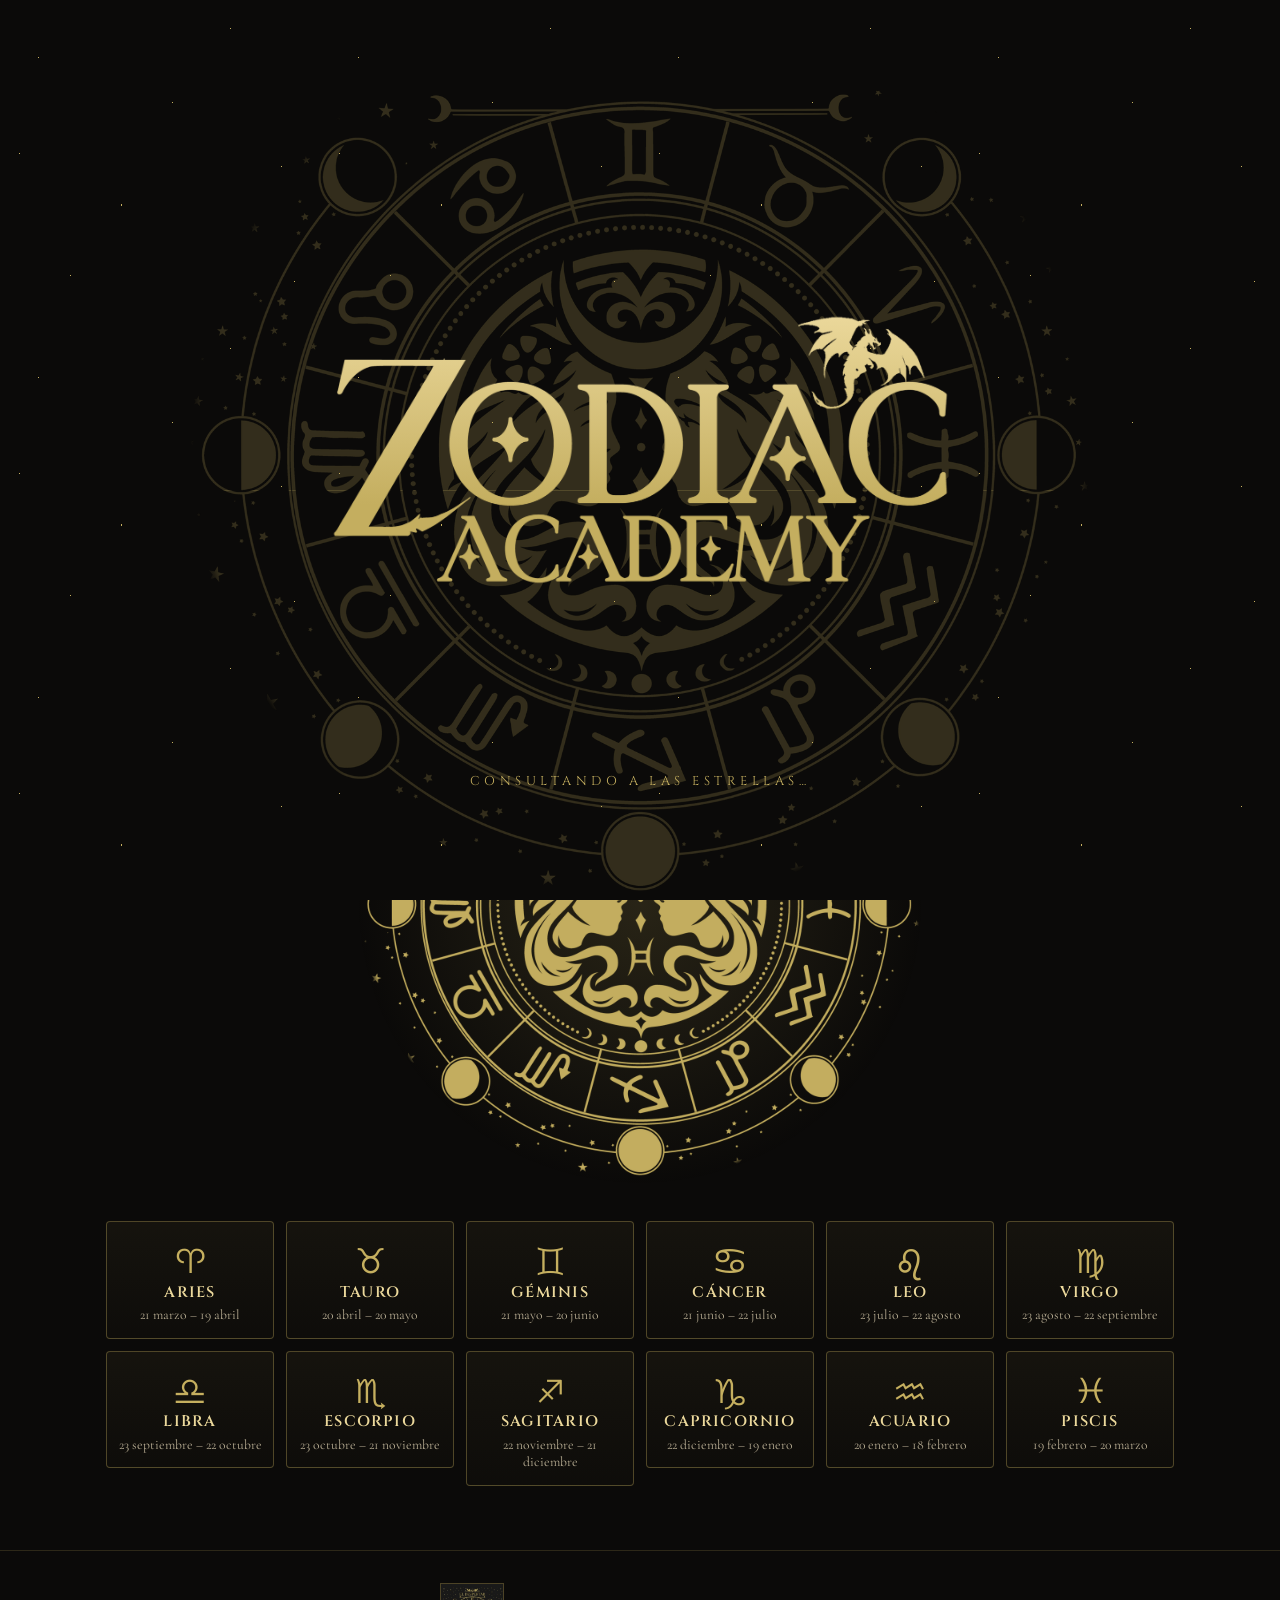
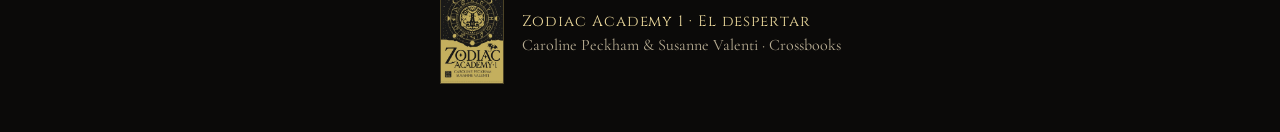
==== index.html @ 59354afe "Add files via upload" ====
<!doctype html>
<html lang="es">
<head>
  <meta charset="utf-8">
  <meta name="viewport" content="width=device-width, initial-scale=1">
  <title>Oráculo Zodiac Academy</title>
  <meta name="description" content="Consulta el oráculo de Zodiac Academy: elige tu signo y comparte tu horóscopo.">
  <meta name="theme-color" content="#0b0a09">
  <link rel="preconnect" href="https://fonts.googleapis.com">
  <link rel="preconnect" href="https://fonts.gstatic.com" crossorigin>
  <link href="https://fonts.googleapis.com/css2?family=Cinzel:wght@400;600;700&family=Cormorant+Garamond:ital,wght@0,400;0,500;1,500&family=Noto+Sans+Symbols:wght@400;600&display=swap" rel="stylesheet">
  <link rel="stylesheet" href="css/styles.css">
</head>
<body class="is-loading">

  <!-- PRELOADER: entrada del logotipo -->
  <div class="preloader" id="preloader" aria-hidden="true">
    <div class="preloader__sky"></div>
    <div class="preloader__wheel"></div>
    <div class="preloader__logo">
      <div class="preloader__logo-art"></div>
      <div class="preloader__logo-shine"></div>
    </div>
    <p class="preloader__tag">Consultando a las estrellas…</p>
  </div>

  <div class="sky" aria-hidden="true"></div>

  <header class="hero">
    <img class="hero__logo" data-asset="logo" alt="Zodiac Academy">
    <p class="kicker"><span>Consulta el oráculo de</span></p>
    <h1 class="hero__title">Tu destino está escrito en las estrellas</h1>
    <p class="hero__lead">Elige tu signo en la rueda del libro y descubre lo que la Academia te depara. Después, compártelo en tus redes.</p>
  </header>

  <main>
    <section class="picker" aria-labelledby="picker-title">
      <h2 id="picker-title" class="section-title">Elige tu signo</h2>

      <div class="wheel" id="wheel">
        <div class="wheel__rot" id="wheelRot">
          <img class="wheel__img" data-asset="wheel" alt="">
          <div class="wheel__spots" id="wheelSpots"></div>
        </div>
        <div class="wheel__pointer" aria-hidden="true"></div>
      </div>

      <ul class="signs" id="signs" role="list"></ul>
    </section>

    <section class="result" id="result" hidden aria-live="polite">
      <div class="result__grid">
        <div class="result__preview">
          <canvas id="card" aria-label="Pieza para redes sociales con tu horóscopo"></canvas>
          <p class="result__format">Formato Story 1080 × 1920 px</p>
        </div>
        <div class="result__body">
          <p class="kicker"><span>Tu horóscopo</span></p>
          <h2 class="result__name"><span class="result__glyph" id="rGlyph"></span><span id="rName"></span></h2>
          <p class="result__meta" id="rMeta"></p>
          <p class="result__text" id="rText"></p>
          <div class="result__actions">
            <button class="btn btn--gold" id="btnDownload" type="button">Descargar imagen</button>
            <button class="btn" id="btnShare" type="button">Compartir</button>
          </div>
          <button class="link" id="btnAgain" type="button">← Elegir otro signo</button>
        </div>
      </div>
    </section>
  </main>

  <footer class="footer">
    <img class="footer__cover" data-asset="cover" alt="Portada de Zodiac Academy 1: El despertar">
    <div>
      <p class="footer__title">Zodiac Academy 1 · El despertar</p>
      <p class="footer__by">Caroline Peckham &amp; Susanne Valenti · Crossbooks</p>
    </div>
  </footer>

  <script src="assets/assets-inline.js"></script>
  <script src="js/signs.js"></script>
  <script src="js/card.js"></script>
  <script src="js/app.js"></script>
</body>
</html>
---- css/styles.css ----
:root {
  --black: #0b0a09;
  --ink: #141210;
  --gold: #c5af5f;
  --gold-light: #ecd99c;
  --gold-dim: rgba(197, 175, 95, .35);
  --cream: #efe6cf;
  --muted: #b9ae94;
  --f-title: "Cinzel", "Trajan Pro", Georgia, serif;
  --f-text: "Cormorant Garamond", Garamond, Georgia, serif;
  --f-glyph: "Noto Sans Symbols", "Segoe UI Symbol", "Apple Symbols", sans-serif;
  --ease: cubic-bezier(.22, 1, .36, 1);
  color-scheme: dark;
}

* { box-sizing: border-box; }
html { -webkit-text-size-adjust: 100%; }
body {
  margin: 0;
  background: var(--black);
  color: var(--cream);
  font-family: var(--f-text);
  font-size: 1.2rem;
  line-height: 1.55;
  overflow-x: hidden;
}
body.is-loading { overflow: hidden; }
img { max-width: 100%; display: block; }
button { font: inherit; color: inherit; }
:focus-visible { outline: 2px solid var(--gold-light); outline-offset: 3px; }

/* ——— Cielo estrellado (fondo fijo) ——— */
.sky, .preloader__sky {
  position: fixed; inset: 0; pointer-events: none;
  background-image:
    radial-gradient(1.2px 1.2px at 12% 18%, var(--gold) 50%, transparent 51%),
    radial-gradient(1px 1px at 72% 9%, var(--gold) 50%, transparent 51%),
    radial-gradient(1.6px 1.6px at 38% 64%, var(--gold) 50%, transparent 51%),
    radial-gradient(1px 1px at 88% 52%, var(--gold) 50%, transparent 51%),
    radial-gradient(1.3px 1.3px at 54% 32%, var(--gold) 50%, transparent 51%),
    radial-gradient(1px 1px at 22% 86%, var(--gold) 50%, transparent 51%),
    radial-gradient(1.4px 1.4px at 92% 88%, var(--gold) 50%, transparent 51%),
    radial-gradient(1px 1px at 6% 48%, var(--gold) 50%, transparent 51%);
  background-size: 320px 320px;
  opacity: .55;
  animation: twinkle 6s ease-in-out infinite alternate;
}
.sky { z-index: 0; }
.sky::after {
  content: ""; position: absolute; inset: 0;
  background: radial-gradient(ellipse at 50% 30%, rgba(197,175,95,.10), transparent 60%);
}
@keyframes twinkle { from { opacity: .35; } to { opacity: .7; } }

/* ——— PRELOADER ——— */
.preloader {
  position: fixed; inset: 0; z-index: 100;
  display: grid; place-items: center;
  background: var(--black);
  transition: opacity .9s var(--ease), visibility .9s;
}
.preloader__sky { position: absolute; animation: fadeIn 1s ease both, twinkle 3s ease-in-out 1s infinite alternate; }
.preloader__wheel {
  position: absolute; width: min(110vmin, 900px); aspect-ratio: 1;
  background: var(--wheel) center / contain no-repeat;
  opacity: 0;
  animation: wheelIn 2.6s var(--ease) .2s forwards, spin 60s linear 2.8s infinite;
}
.preloader__logo {
  position: relative; width: min(78vw, 620px); aspect-ratio: 1640 / 721;
}
.preloader__logo-art, .preloader__logo-shine {
  position: absolute; inset: 0;
  -webkit-mask: var(--logo) center / contain no-repeat;
          mask: var(--logo) center / contain no-repeat;
}
.preloader__logo-art {
  background: linear-gradient(180deg, var(--gold-light), var(--gold) 70%);
  clip-path: inset(0 100% 0 0);
  filter: blur(10px);
  opacity: 0;
  animation: logoReveal 1.6s var(--ease) .5s forwards;
}
.preloader__logo-shine {
  background: linear-gradient(105deg, transparent 35%, rgba(255,250,230,.95) 50%, transparent 65%) no-repeat;
  background-size: 250% 100%;
  background-position: 130% 0;
  animation: shine 1.4s ease-in-out 1.9s forwards;
}
.preloader__tag {
  position: absolute; bottom: 12vh; left: 0; right: 0; margin: 0;
  text-align: center; font-family: var(--f-title); font-size: .8rem;
  letter-spacing: .35em; text-transform: uppercase; color: var(--gold);
  opacity: 0; animation: fadeIn 1s ease 1.4s forwards;
}
.preloader.is-done { opacity: 0; visibility: hidden; }
.preloader.is-done .preloader__logo { transform: scale(.92); transition: transform .9s var(--ease); }

@keyframes fadeIn { from { opacity: 0; } to { opacity: 1; } }
@keyframes wheelIn {
  from { opacity: 0; transform: scale(.55) rotate(-50deg); }
  to   { opacity: .22; transform: scale(1) rotate(0deg); }
}
@keyframes spin { from { transform: rotate(0deg); } to { transform: rotate(360deg); } }
@keyframes logoReveal {
  0%   { clip-path: inset(0 100% 0 0); filter: blur(10px); opacity: 0; transform: translateY(14px); }
  40%  { opacity: 1; }
  100% { clip-path: inset(0 0 0 0); filter: blur(0); opacity: 1; transform: none; }
}
@keyframes shine { to { background-position: -30% 0; } }

/* ——— Contenido ——— */
.hero, main, .footer { position: relative; z-index: 1; }
.hero {
  text-align: center; padding: clamp(40px, 8vw, 88px) 16px 24px;
  max-width: 820px; margin: 0 auto;
}
.hero__logo { width: min(68vw, 420px); margin: 0 auto 28px; }
.kicker {
  display: flex; align-items: center; justify-content: center; gap: 14px; margin: 0 0 10px;
  font-family: var(--f-title); font-weight: 600; font-size: .78rem; letter-spacing: .32em;
  text-transform: uppercase; color: var(--gold-light);
}
.kicker::before, .kicker::after {
  content: ""; height: 1px; width: 56px; background: linear-gradient(90deg, transparent, var(--gold));
}
.kicker::after { transform: scaleX(-1); }
.hero__title {
  font-family: var(--f-title); font-weight: 700; color: var(--gold);
  font-size: clamp(1.7rem, 5vw, 3rem); line-height: 1.15; margin: 0 0 14px; text-wrap: balance;
}
.hero__lead { margin: 0 auto; max-width: 560px; color: var(--muted); text-wrap: pretty; }

.section-title {
  text-align: center; font-family: var(--f-title); font-weight: 600; color: var(--gold-light);
  font-size: clamp(1.2rem, 3vw, 1.6rem); letter-spacing: .12em; text-transform: uppercase; margin: 0 0 20px;
}

/* Rueda interactiva */
.picker { padding: 24px 16px 64px; max-width: 1100px; margin: 0 auto; }
.wheel {
  position: relative; width: min(88vw, 560px); aspect-ratio: 1; margin: 0 auto 40px;
}
.wheel::before {
  content: ""; position: absolute; inset: -8%; border-radius: 50%;
  background: radial-gradient(circle, rgba(197,175,95,.16), transparent 62%);
}
.wheel__rot {
  position: absolute; inset: 0;
  transition: transform 1.3s var(--ease);
}
.wheel__img { width: 100%; height: 100%; }
.wheel__spots { position: absolute; inset: 0; }
.wheel__spot {
  position: absolute; width: 15%; aspect-ratio: 1; transform: translate(-50%, -50%);
  border-radius: 50%; border: 0; background: transparent; cursor: pointer;
  transition: box-shadow .3s, background-color .3s;
}
.wheel__spot:hover, .wheel__spot:focus-visible { background: rgba(236,217,156,.12); box-shadow: 0 0 0 2px var(--gold-dim); outline: none; }
.wheel__spot.is-active { box-shadow: 0 0 0 2px var(--gold-light), 0 0 26px 4px rgba(236,217,156,.45); }
.wheel__pointer {
  position: absolute; left: 50%; top: -18px; width: 14px; height: 14px; transform: translateX(-50%) rotate(45deg);
  background: var(--gold-light); box-shadow: 0 0 14px var(--gold-light);
  opacity: 0; transition: opacity .4s;
}
.wheel.has-selection .wheel__pointer { opacity: 1; }

/* Rejilla de signos */
.signs {
  list-style: none; margin: 0; padding: 0;
  display: grid; gap: 12px; grid-template-columns: repeat(auto-fill, minmax(150px, 1fr));
}
.sign {
  width: 100%; display: grid; justify-items: center; gap: 2px; padding: 16px 8px 14px;
  background: linear-gradient(180deg, rgba(197,175,95,.06), rgba(197,175,95,.02));
  border: 1px solid var(--gold-dim); border-radius: 4px; cursor: pointer;
  transition: border-color .25s, background-color .25s, transform .25s var(--ease);
}
.sign:hover { border-color: var(--gold); transform: translateY(-2px); }
.sign.is-active { border-color: var(--gold-light); background: rgba(197,175,95,.14); }
.sign__glyph { font-family: var(--f-glyph); font-size: 2.1rem; line-height: 1.2; color: var(--gold); }
.sign__name { font-family: var(--f-title); font-weight: 600; font-size: .95rem; letter-spacing: .08em; text-transform: uppercase; color: var(--gold-light); }
.sign__dates { font-size: .85rem; color: var(--muted); line-height: 1.3; text-align: center; }

/* Resultado */
.result {
  padding: 56px 16px 80px; border-top: 1px solid rgba(197,175,95,.18);
  background: linear-gradient(180deg, rgba(197,175,95,.05), transparent 40%);
  scroll-margin-top: 0;
}
.result__grid {
  max-width: 1000px; margin: 0 auto; display: grid; gap: 40px; align-items: center;
  grid-template-columns: minmax(0, 1fr);
}
.result__preview { justify-self: center; text-align: center; }
.result__preview canvas {
  width: min(78vw, 340px); height: auto; aspect-ratio: 9 / 16; display: block;
  border: 1px solid var(--gold-dim); box-shadow: 0 20px 60px rgba(0,0,0,.6), 0 0 60px rgba(197,175,95,.12);
}
.result__format { font-size: .9rem; color: var(--muted); margin: 10px 0 0; }
.result__body { text-align: center; }
.result__body .kicker { justify-content: center; }
.result__name {
  font-family: var(--f-title); font-weight: 700; color: var(--gold);
  font-size: clamp(2.2rem, 7vw, 3.6rem); margin: 0; line-height: 1.1;
  display: flex; align-items: center; justify-content: center; gap: 14px;
}
.result__glyph { font-family: var(--f-glyph); font-weight: 400; font-size: .8em; color: var(--gold-light); }
.result__meta { font-style: italic; color: var(--muted); margin: 6px 0 18px; }
.result__text { font-size: 1.3rem; margin: 0 0 28px; text-wrap: pretty; }
.result__actions { display: flex; flex-wrap: wrap; gap: 12px; justify-content: center; margin-bottom: 18px; }
.btn {
  appearance: none; cursor: pointer; padding: 14px 26px; min-height: 48px;
  font-family: var(--f-title); font-weight: 600; font-size: .85rem; letter-spacing: .14em; text-transform: uppercase;
  border: 1px solid var(--gold); background: transparent; color: var(--gold-light); border-radius: 2px;
  transition: background-color .25s, color .25s, box-shadow .25s;
}
.btn:hover { background: rgba(197,175,95,.14); }
.btn--gold { background: var(--gold); color: var(--black); }
.btn--gold:hover { background: var(--gold-light); box-shadow: 0 0 24px rgba(236,217,156,.35); }
.link { background: none; border: 0; cursor: pointer; color: var(--muted); text-decoration: underline; text-underline-offset: 4px; padding: 8px; }
.link:hover { color: var(--gold-light); }

.footer {
  display: flex; align-items: center; justify-content: center; gap: 18px;
  padding: 32px 16px 48px; border-top: 1px solid rgba(197,175,95,.18); text-align: left;
}
.footer__cover { width: 64px; border: 1px solid var(--gold-dim); }
.footer__title { margin: 0; font-family: var(--f-title); color: var(--gold-light); font-size: .95rem; letter-spacing: .06em; }
.footer__by { margin: 0; color: var(--muted); font-size: 1rem; }

@media (min-width: 860px) {
  .result__grid { grid-template-columns: 380px minmax(0, 1fr); }
  .result__body { text-align: left; }
  .result__body .kicker, .result__name, .result__actions { justify-content: flex-start; }
}
@media (max-width: 520px) {
  body { font-size: 1.1rem; }
  .signs { grid-template-columns: repeat(3, minmax(0, 1fr)); gap: 8px; }
  .sign { padding: 12px 4px 10px; }
  .sign__glyph { font-size: 1.7rem; }
  .sign__name { font-size: .72rem; letter-spacing: .04em; }
  .sign__dates { font-size: .72rem; }
  .wheel__spot { width: 17%; }
}

@media (prefers-reduced-motion: reduce) {
  *, *::before, *::after { animation-duration: .01ms !important; animation-delay: 0s !important; transition-duration: .01ms !important; }
  .preloader__logo-art { clip-path: none; filter: none; opacity: 1; }
  .preloader__wheel { opacity: .22; }
}
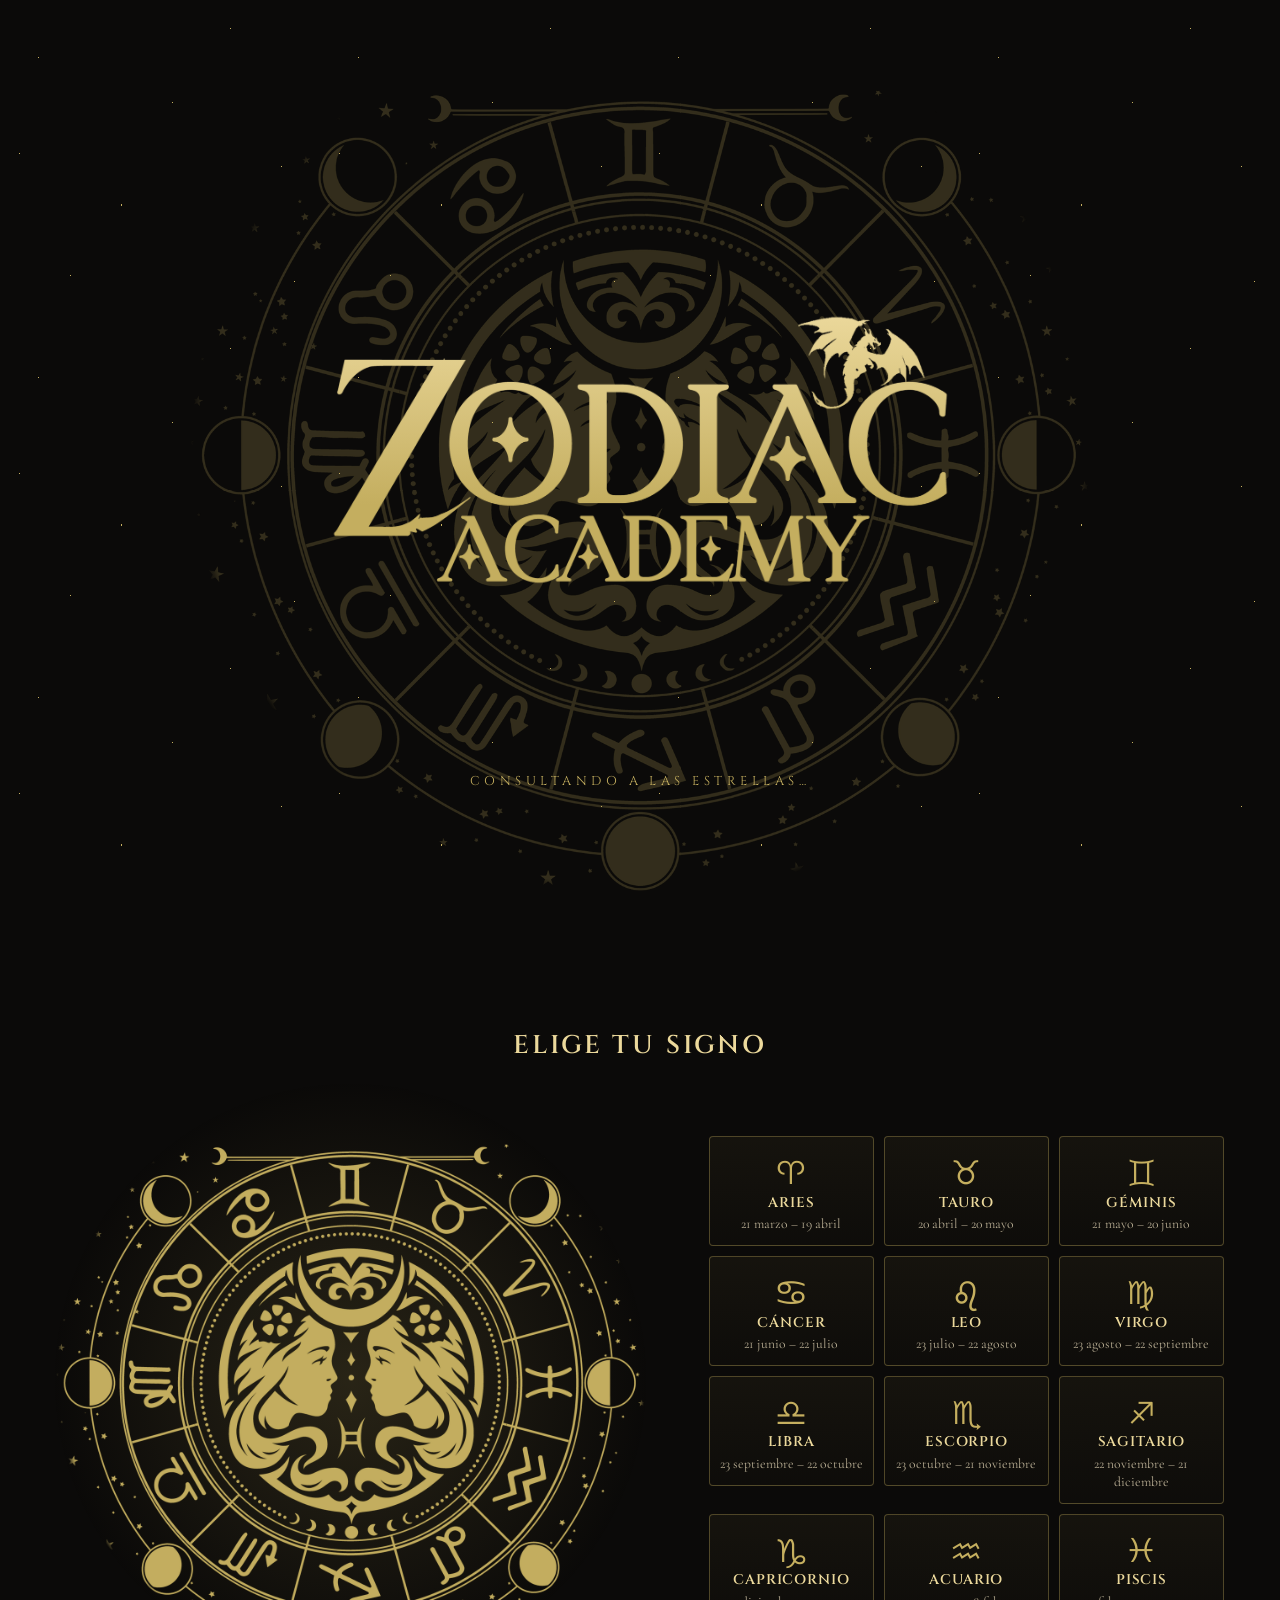
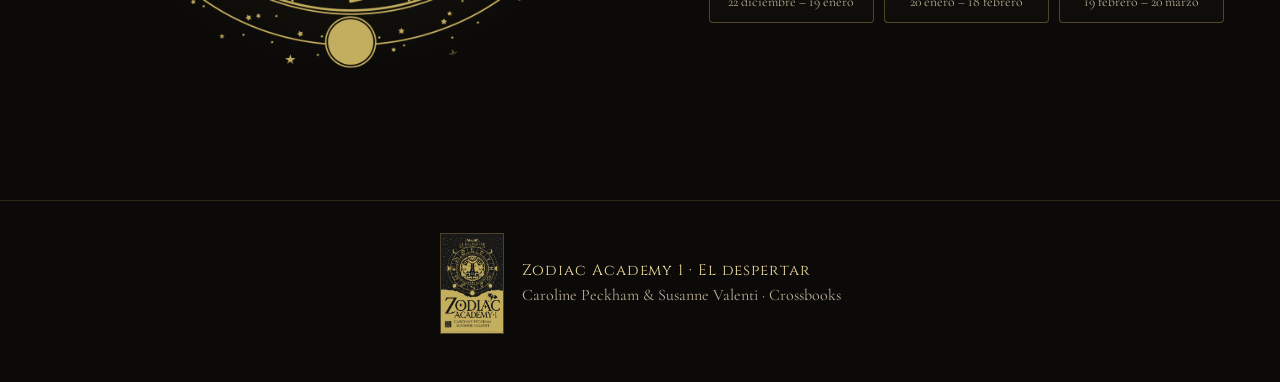
==== commit 028d8413: "Add files via upload" ====
--- a/index.html
+++ b/index.html
@@ -16,7 +16,10 @@
   <!-- PRELOADER: entrada del logotipo -->
   <div class="preloader" id="preloader" aria-hidden="true">
     <div class="preloader__sky"></div>
-    <div class="preloader__wheel"></div>
+    <div class="preloader__wheel">
+      <div class="preloader__ring"></div>
+      <div class="preloader__center"></div>
+    </div>
     <div class="preloader__logo">
       <div class="preloader__logo-art"></div>
       <div class="preloader__logo-shine"></div>
@@ -31,21 +34,30 @@
     <p class="kicker"><span>Consulta el oráculo de</span></p>
     <h1 class="hero__title">Tu destino está escrito en las estrellas</h1>
     <p class="hero__lead">Elige tu signo en la rueda del libro y descubre lo que la Academia te depara. Después, compártelo en tus redes.</p>
+    <a class="cta" id="ctaPick" href="#picker">
+      <span class="cta__label">Elige tu signo</span>
+      <span class="cta__scroll" aria-hidden="true"><span class="cta__dot"></span></span>
+      <span class="cta__chevrons" aria-hidden="true"><i></i><i></i></span>
+    </a>
   </header>
 
   <main>
-    <section class="picker" aria-labelledby="picker-title">
+    <section class="picker" id="picker" aria-labelledby="picker-title">
       <h2 id="picker-title" class="section-title">Elige tu signo</h2>
 
-      <div class="wheel" id="wheel">
-        <div class="wheel__rot" id="wheelRot">
-          <img class="wheel__img" data-asset="wheel" alt="">
-          <div class="wheel__spots" id="wheelSpots"></div>
+      <div class="picker__layout">
+        <div class="wheel" id="wheel">
+          <!-- Centro fijo (gemelas) debajo; el anillo de signos gira encima -->
+          <img class="wheel__center" data-asset="wheelCenter" alt="">
+          <div class="wheel__rot" id="wheelRot">
+            <img class="wheel__img" data-asset="wheelRing" alt="">
+            <div class="wheel__spots" id="wheelSpots"></div>
+          </div>
+          <div class="wheel__pointer" aria-hidden="true"></div>
         </div>
-        <div class="wheel__pointer" aria-hidden="true"></div>
+
+        <ul class="signs" id="signs" role="list"></ul>
       </div>
-
-      <ul class="signs" id="signs" role="list"></ul>
     </section>
 
     <section class="result" id="result" hidden aria-live="polite">
--- a/css/styles.css
+++ b/css/styles.css
@@ -62,9 +62,14 @@
 .preloader__sky { position: absolute; animation: fadeIn 1s ease both, twinkle 3s ease-in-out 1s infinite alternate; }
 .preloader__wheel {
   position: absolute; width: min(110vmin, 900px); aspect-ratio: 1;
-  background: var(--wheel) center / contain no-repeat;
   opacity: 0;
-  animation: wheelIn 2.6s var(--ease) .2s forwards, spin 60s linear 2.8s infinite;
+  animation: wheelIn 2.6s var(--ease) .2s forwards;
+}
+.preloader__ring, .preloader__center { position: absolute; inset: 0; }
+.preloader__center { background: var(--wheel-center) center / contain no-repeat; }
+.preloader__ring {
+  background: var(--wheel-ring) center / contain no-repeat;
+  animation: ringIn 2.6s var(--ease) .2s both, spin 60s linear 2.8s infinite;
 }
 .preloader__logo {
   position: relative; width: min(78vw, 620px); aspect-ratio: 1640 / 721;
@@ -98,9 +103,10 @@
 
 @keyframes fadeIn { from { opacity: 0; } to { opacity: 1; } }
 @keyframes wheelIn {
-  from { opacity: 0; transform: scale(.55) rotate(-50deg); }
-  to   { opacity: .22; transform: scale(1) rotate(0deg); }
-}
+  from { opacity: 0; transform: scale(.55); }
+  to   { opacity: .22; transform: scale(1); }
+}
+@keyframes ringIn { from { transform: rotate(-70deg); } to { transform: rotate(0deg); } }
 @keyframes spin { from { transform: rotate(0deg); } to { transform: rotate(360deg); } }
 @keyframes logoReveal {
   0%   { clip-path: inset(0 100% 0 0); filter: blur(10px); opacity: 0; transform: translateY(14px); }
@@ -112,8 +118,58 @@
 /* ——— Contenido ——— */
 .hero, main, .footer { position: relative; z-index: 1; }
 .hero {
-  text-align: center; padding: clamp(40px, 8vw, 88px) 16px 24px;
+  text-align: center; padding: clamp(40px, 8vw, 88px) 16px 32px;
   max-width: 820px; margin: 0 auto;
+  min-height: 100vh; min-height: 100svh;
+  display: flex; flex-direction: column; justify-content: center; align-items: center;
+}
+
+/* CTA «Elige tu signo» con invitación a deslizar */
+.cta {
+  margin-top: clamp(32px, 6vh, 64px);
+  display: inline-flex; flex-direction: column; align-items: center; gap: 14px;
+  text-decoration: none; color: var(--gold-light); -webkit-tap-highlight-color: transparent;
+}
+.cta__label {
+  font-family: var(--f-title); font-weight: 600; font-size: clamp(.95rem, 2.4vw, 1.15rem);
+  letter-spacing: .24em; text-transform: uppercase;
+  padding: 14px 28px; border: 1px solid var(--gold); border-radius: 999px;
+  background: rgba(197,175,95,.06);
+  animation: ctaGlow 2.4s ease-in-out infinite;
+  transition: background-color .3s, color .3s;
+}
+.cta:hover .cta__label, .cta:focus-visible .cta__label { background: var(--gold); color: var(--black); }
+.cta:focus-visible { outline: none; }
+.cta:focus-visible .cta__label { outline: 2px solid var(--gold-light); outline-offset: 4px; }
+.cta__scroll {
+  position: relative; width: 24px; height: 38px; border: 1.5px solid var(--gold); border-radius: 12px;
+}
+.cta__dot {
+  position: absolute; left: 50%; top: 7px; width: 4px; height: 8px; margin-left: -2px;
+  border-radius: 2px; background: var(--gold-light);
+  animation: scrollDot 1.8s var(--ease) infinite;
+}
+.cta__chevrons { display: grid; justify-items: center; margin-top: -6px; }
+.cta__chevrons i {
+  width: 12px; height: 12px; border-right: 1.5px solid var(--gold); border-bottom: 1.5px solid var(--gold);
+  transform: rotate(45deg); margin-top: -4px; opacity: 0;
+  animation: chevron 1.8s ease-in-out infinite;
+}
+.cta__chevrons i:nth-child(2) { animation-delay: .2s; }
+@keyframes ctaGlow {
+  0%, 100% { box-shadow: 0 0 0 0 rgba(236,217,156,0); }
+  50% { box-shadow: 0 0 26px 2px rgba(236,217,156,.28); }
+}
+@keyframes scrollDot {
+  0% { transform: translateY(0); opacity: 0; }
+  20% { opacity: 1; }
+  70% { transform: translateY(14px); opacity: 0; }
+  100% { opacity: 0; }
+}
+@keyframes chevron {
+  0% { opacity: 0; transform: translateY(-6px) rotate(45deg); }
+  50% { opacity: 1; }
+  100% { opacity: 0; transform: translateY(6px) rotate(45deg); }
 }
 .hero__logo { width: min(68vw, 420px); margin: 0 auto 28px; }
 .kicker {
@@ -136,11 +192,19 @@
   font-size: clamp(1.2rem, 3vw, 1.6rem); letter-spacing: .12em; text-transform: uppercase; margin: 0 0 20px;
 }
 
-/* Rueda interactiva */
-.picker { padding: 24px 16px 64px; max-width: 1100px; margin: 0 auto; }
+/* Rueda interactiva — la sección ocupa una pantalla y su contenido queda centrado */
+.picker {
+  padding: 32px 16px; max-width: 1200px; margin: 0 auto;
+  min-height: 100vh; min-height: 100svh;
+  display: flex; flex-direction: column; justify-content: center;
+}
+.picker__layout { display: grid; gap: 32px; justify-items: center; align-items: center; }
+.picker__layout .signs { width: 100%; }
 .wheel {
-  position: relative; width: min(88vw, 560px); aspect-ratio: 1; margin: 0 auto 40px;
-}
+  --wheel-size: min(88vw, 560px);
+  position: relative; width: var(--wheel-size); aspect-ratio: 1; margin: 12px auto 0;
+}
+.wheel__center { position: absolute; inset: 0; width: 100%; height: 100%; }
 .wheel::before {
   content: ""; position: absolute; inset: -8%; border-radius: 50%;
   background: radial-gradient(circle, rgba(197,175,95,.16), transparent 62%);
@@ -229,6 +293,27 @@
 .footer__title { margin: 0; font-family: var(--f-title); color: var(--gold-light); font-size: .95rem; letter-spacing: .06em; }
 .footer__by { margin: 0; color: var(--muted); font-size: 1rem; }
 
+/* Tablet vertical: rueda arriba y 12 signos en 2 filas de 6 (cabe en una pantalla) */
+@media (min-width: 640px) {
+  .wheel { --wheel-size: min(70vw, calc(100svh - 360px), 560px); }
+  .picker__layout { gap: 28px; }
+  .signs { grid-template-columns: repeat(6, minmax(0, 1fr)); gap: 10px; }
+  .sign { padding: 12px 4px 10px; }
+  .sign__glyph { font-size: 1.8rem; }
+  .sign__name { font-size: .74rem; letter-spacing: .04em; }
+  .sign__dates { font-size: .78rem; }
+}
+/* Tablet horizontal y escritorio: rueda a la izquierda, signos a la derecha (3×4) */
+@media (min-width: 900px) and (min-aspect-ratio: 1/1) {
+  .picker__layout { grid-template-columns: auto minmax(0, 1fr); gap: clamp(32px, 5vw, 72px); }
+  .wheel { --wheel-size: min(46vw, calc(100svh - 170px), 600px); margin: 0; }
+  .signs { grid-template-columns: repeat(3, minmax(0, 1fr)); max-width: 520px; justify-self: start; }
+  .sign { padding: 14px 8px 12px; }
+  .sign__glyph { font-size: 2rem; }
+  .sign__name { font-size: .88rem; letter-spacing: .06em; }
+  .sign__dates { font-size: .85rem; }
+}
+
 @media (min-width: 860px) {
   .result__grid { grid-template-columns: 380px minmax(0, 1fr); }
   .result__body { text-align: left; }
@@ -248,4 +333,5 @@
   *, *::before, *::after { animation-duration: .01ms !important; animation-delay: 0s !important; transition-duration: .01ms !important; }
   .preloader__logo-art { clip-path: none; filter: none; opacity: 1; }
   .preloader__wheel { opacity: .22; }
-}
+  .cta__chevrons i { opacity: 1; }
+}
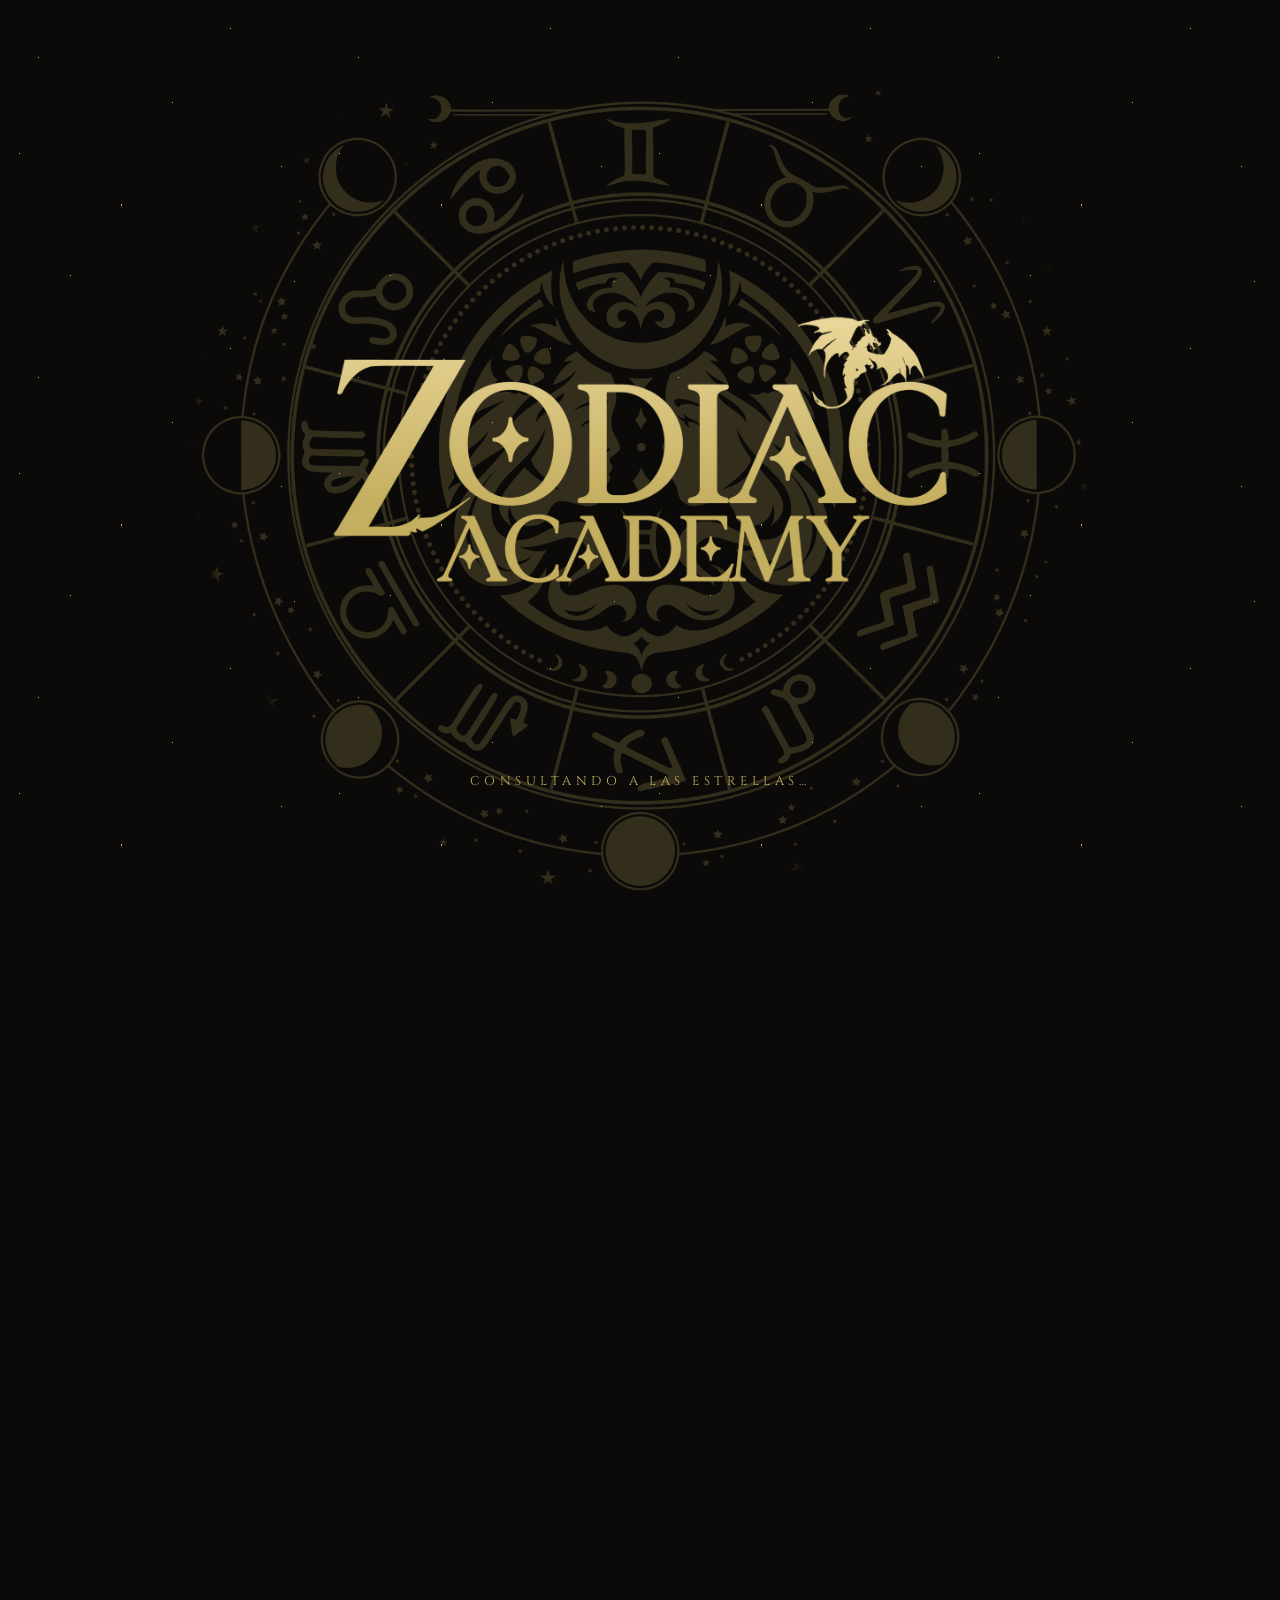
==== commit ce3a7838: "Add files via upload" ====
--- a/index.html
+++ b/index.html
@@ -30,7 +30,10 @@
   <div class="sky" aria-hidden="true"></div>
 
   <header class="hero">
-    <img class="hero__logo" data-asset="logo" alt="Zodiac Academy">
+    <div class="hero__brand">
+      <div class="hero__stars" aria-hidden="true"></div>
+      <img class="hero__logo" data-asset="logo" alt="Zodiac Academy">
+    </div>
     <p class="kicker"><span>Consulta el oráculo de</span></p>
     <h1 class="hero__title">Tu destino está escrito en las estrellas</h1>
     <p class="hero__lead">Elige tu signo en la rueda del libro y descubre lo que la Academia te depara. Después, compártelo en tus redes.</p>
@@ -67,7 +70,7 @@
           <p class="result__format">Formato Story 1080 × 1920 px</p>
         </div>
         <div class="result__body">
-          <p class="kicker"><span>Tu horóscopo</span></p>
+          <p class="kicker"><span>Tu horóscopo semanal</span></p>
           <h2 class="result__name"><span class="result__glyph" id="rGlyph"></span><span id="rName"></span></h2>
           <p class="result__meta" id="rMeta"></p>
           <p class="result__text" id="rText"></p>
--- a/css/styles.css
+++ b/css/styles.css
@@ -25,6 +25,7 @@
   overflow-x: hidden;
 }
 body.is-loading { overflow: hidden; }
+html { overflow-x: hidden; overflow-x: clip; } /* las estrellas del logo sobresalen en móvil */
 img { max-width: 100%; display: block; }
 button { font: inherit; color: inherit; }
 :focus-visible { outline: 2px solid var(--gold-light); outline-offset: 3px; }
@@ -171,7 +172,23 @@
   50% { opacity: 1; }
   100% { opacity: 0; transform: translateY(6px) rotate(45deg); }
 }
-.hero__logo { width: min(68vw, 420px); margin: 0 auto 28px; }
+.hero__brand { position: relative; margin: 0 auto 28px; }
+.hero__logo { position: relative; width: min(68vw, 420px); }
+/* Estrellas del vector alrededor del logotipo: más tenues detrás de las letras
+   y desvaneciéndose hacia los bordes para no recargar la portada */
+.hero__stars {
+  position: absolute; left: 50%; top: 50%; z-index: -1;
+  width: max(min(120vw, 1600px), 760px); aspect-ratio: 2508 / 1412;
+  transform: translate(-50%, -50%);
+  background: var(--stars) center / cover no-repeat;
+  -webkit-mask-image: radial-gradient(closest-side, rgba(0,0,0,.25) 22%, #000 45%, rgba(0,0,0,.6) 72%, transparent 100%);
+          mask-image: radial-gradient(closest-side, rgba(0,0,0,.25) 22%, #000 45%, rgba(0,0,0,.6) 72%, transparent 100%);
+  opacity: 1;
+  animation: starsIn 2.4s var(--ease) both, starsBreath 7s ease-in-out 2.4s infinite alternate;
+  pointer-events: none;
+}
+@keyframes starsIn { from { opacity: 0; transform: translate(-50%, -50%) scale(.94); } }
+@keyframes starsBreath { from { opacity: 1; } to { opacity: .7; } }
 .kicker {
   display: flex; align-items: center; justify-content: center; gap: 14px; margin: 0 0 10px;
   font-family: var(--f-title); font-weight: 600; font-size: .78rem; letter-spacing: .32em;
@@ -197,6 +214,19 @@
   padding: 32px 16px; max-width: 1200px; margin: 0 auto;
   min-height: 100vh; min-height: 100svh;
   display: flex; flex-direction: column; justify-content: center;
+  position: relative; isolation: isolate;
+}
+/* Estrellas del vector de fondo en la sección de signos (volteadas para no
+   repetir la composición del logotipo); más tenues detrás de la rueda y
+   desvanecidas arriba y abajo para fundirse con la portada y el resultado */
+.picker::before {
+  content: ""; position: absolute; z-index: -1; pointer-events: none;
+  top: 0; bottom: 0; left: 50%; width: 100vw;
+  transform: translateX(-50%) scaleX(-1);
+  background: var(--stars) center / max(100%, 1100px) auto repeat-y;
+  -webkit-mask-image: radial-gradient(farthest-side, rgba(0,0,0,.4) 0 18%, #000 50%, rgba(0,0,0,.55) 80%, transparent 100%);
+          mask-image: radial-gradient(farthest-side, rgba(0,0,0,.4) 0 18%, #000 50%, rgba(0,0,0,.55) 80%, transparent 100%);
+  animation: starsBreath 8s ease-in-out infinite alternate-reverse;
 }
 .picker__layout { display: grid; gap: 32px; justify-items: center; align-items: center; }
 .picker__layout .signs { width: 100%; }
@@ -236,12 +266,12 @@
 }
 .sign {
   width: 100%; display: grid; justify-items: center; gap: 2px; padding: 16px 8px 14px;
-  background: linear-gradient(180deg, rgba(197,175,95,.06), rgba(197,175,95,.02));
+  background: linear-gradient(180deg, rgba(197,175,95,.06), rgba(197,175,95,.02)), rgba(11,10,9,.82); /* tapa las estrellas del fondo */
   border: 1px solid var(--gold-dim); border-radius: 4px; cursor: pointer;
   transition: border-color .25s, background-color .25s, transform .25s var(--ease);
 }
 .sign:hover { border-color: var(--gold); transform: translateY(-2px); }
-.sign.is-active { border-color: var(--gold-light); background: rgba(197,175,95,.14); }
+.sign.is-active { border-color: var(--gold-light); background: linear-gradient(rgba(197,175,95,.14), rgba(197,175,95,.14)), rgba(11,10,9,.82); }
 .sign__glyph { font-family: var(--f-glyph); font-size: 2.1rem; line-height: 1.2; color: var(--gold); }
 .sign__name { font-family: var(--f-title); font-weight: 600; font-size: .95rem; letter-spacing: .08em; text-transform: uppercase; color: var(--gold-light); }
 .sign__dates { font-size: .85rem; color: var(--muted); line-height: 1.3; text-align: center; }
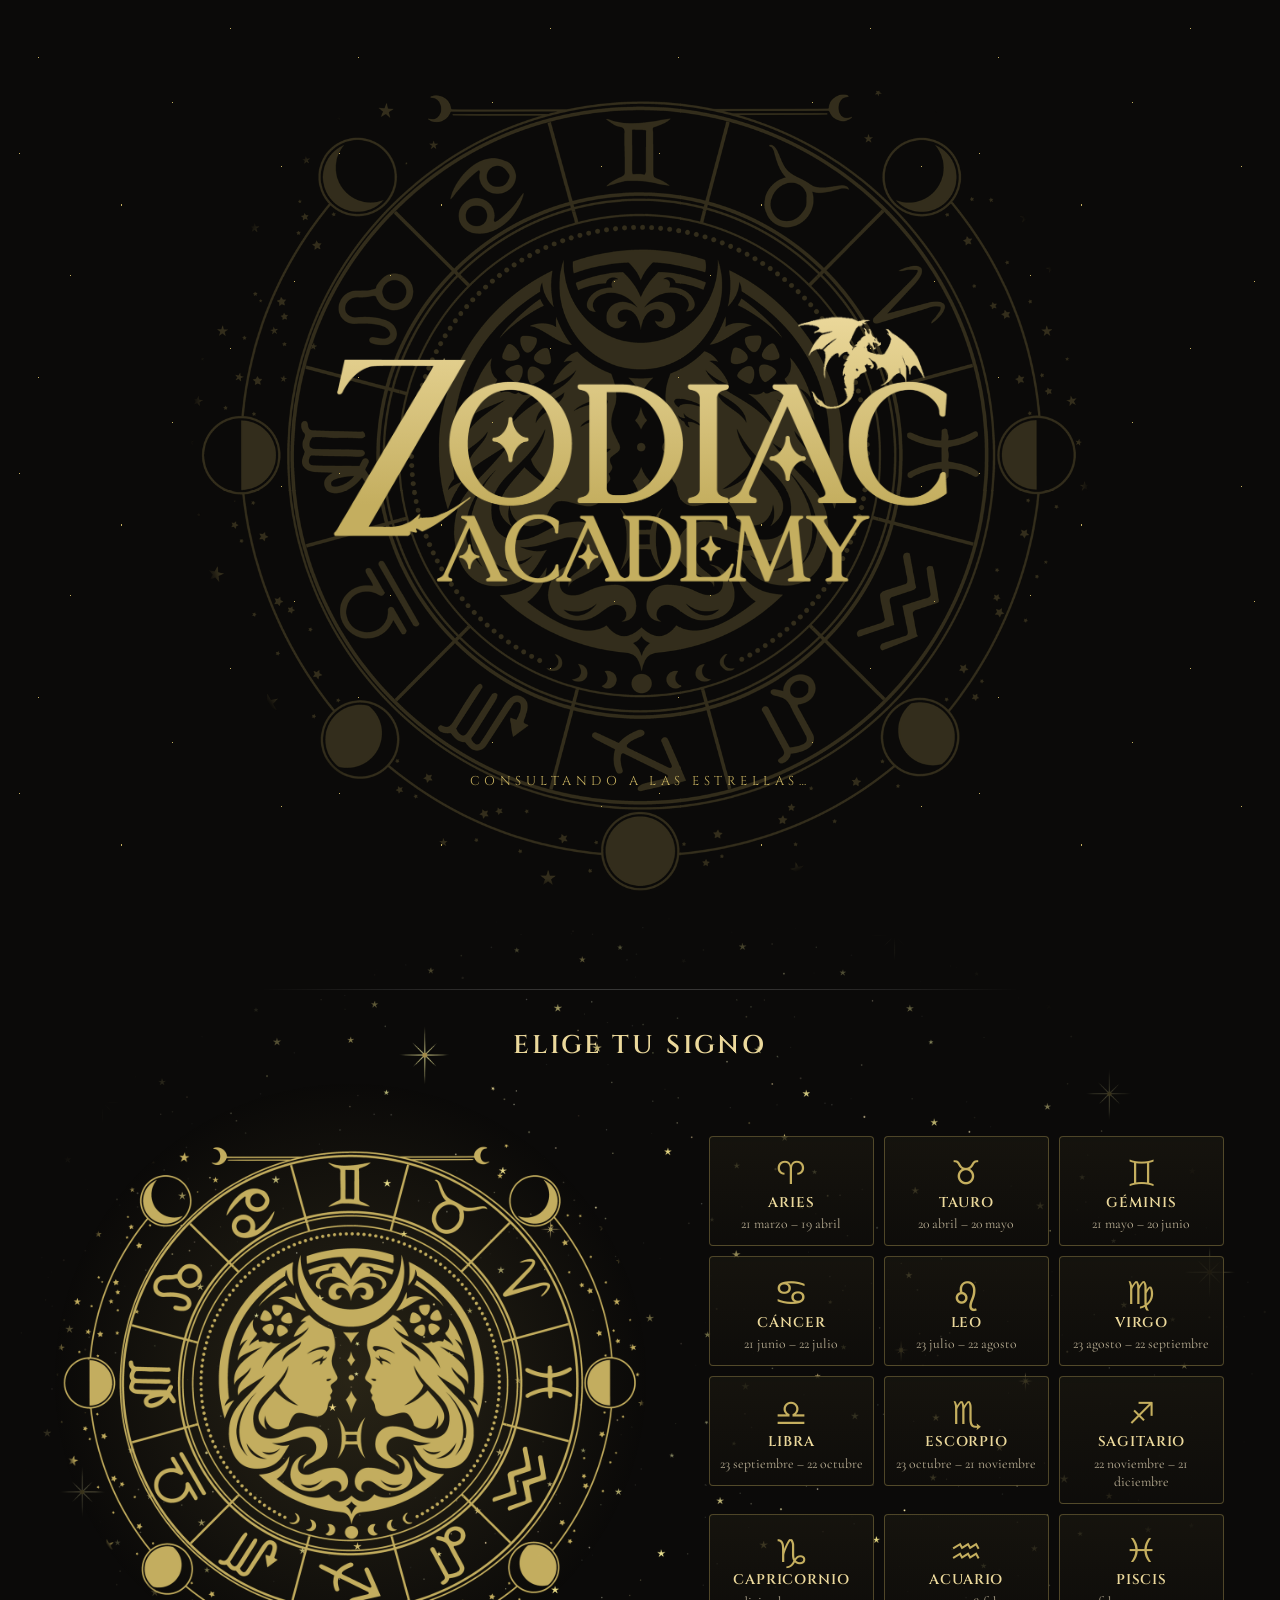
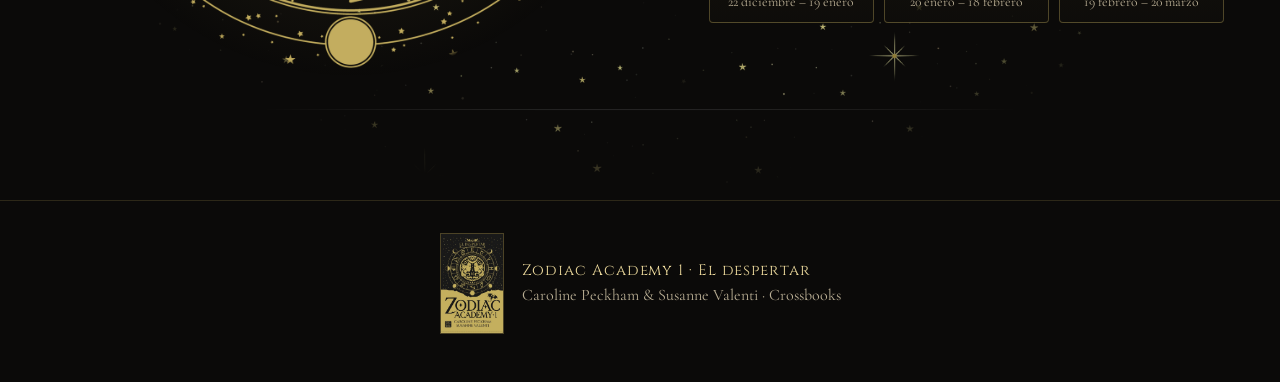
==== commit 19fae317: "Add files via upload" ====
--- a/index.html
+++ b/index.html
@@ -6,10 +6,14 @@
   <title>Oráculo Zodiac Academy</title>
   <meta name="description" content="Consulta el oráculo de Zodiac Academy: elige tu signo y comparte tu horóscopo.">
   <meta name="theme-color" content="#0b0a09">
+  <link rel="icon" href="assets/favicon/favicon.ico" sizes="16x16 32x32 48x48">
+  <link rel="icon" type="image/png" sizes="32x32" href="assets/favicon/favicon-32.png">
+  <link rel="icon" type="image/png" sizes="192x192" href="assets/favicon/favicon-192.png">
+  <link rel="apple-touch-icon" href="assets/favicon/apple-touch-icon.png">
   <link rel="preconnect" href="https://fonts.googleapis.com">
   <link rel="preconnect" href="https://fonts.gstatic.com" crossorigin>
   <link href="https://fonts.googleapis.com/css2?family=Cinzel:wght@400;600;700&family=Cormorant+Garamond:ital,wght@0,400;0,500;1,500&family=Noto+Sans+Symbols:wght@400;600&display=swap" rel="stylesheet">
-  <link rel="stylesheet" href="css/styles.css">
+  <link rel="stylesheet" href="css/styles.css?v=4">
 </head>
 <body class="is-loading">
 
@@ -78,6 +82,13 @@
             <button class="btn btn--gold" id="btnDownload" type="button">Descargar imagen</button>
             <button class="btn" id="btnShare" type="button">Compartir</button>
           </div>
+          <div class="qr" id="qrBox">
+            <canvas class="qr__code" id="qr" role="img" aria-label="Código QR para abrir la imagen en el móvil"></canvas>
+            <div>
+              <p class="qr__title">Llévatela en tu móvil</p>
+              <p class="qr__text">Escanea el código con la cámara y guárdala o compártela en Instagram, TikTok o WhatsApp.</p>
+            </div>
+          </div>
           <button class="link" id="btnAgain" type="button">← Elegir otro signo</button>
         </div>
       </div>
@@ -92,9 +103,11 @@
     </div>
   </footer>
 
-  <script src="assets/assets-inline.js"></script>
-  <script src="js/signs.js"></script>
-  <script src="js/card.js"></script>
-  <script src="js/app.js"></script>
+  <script src="assets/assets-inline.js?v=2"></script>
+  <script src="js/signs.js?v=2"></script>
+  <script src="js/card.js?v=2"></script>
+  <script src="js/config.js?v=2"></script>
+  <script src="js/qr.js?v=2"></script>
+  <script src="js/app.js?v=2"></script>
 </body>
 </html>
--- a/css/styles.css
+++ b/css/styles.css
@@ -312,6 +312,38 @@
 .btn:hover { background: rgba(197,175,95,.14); }
 .btn--gold { background: var(--gold); color: var(--black); }
 .btn--gold:hover { background: var(--gold-light); box-shadow: 0 0 24px rgba(236,217,156,.35); }
+/* QR para llevarse la imagen al móvil */
+.qr {
+  display: flex; align-items: center; gap: 18px; text-align: left;
+  max-width: 470px; margin: 6px auto 16px; padding: 14px;
+  border: 1px solid var(--gold-dim); background: rgba(197,175,95,.05);
+}
+.qr__code { flex: none; width: 128px; height: 128px; image-rendering: pixelated; border-radius: 4px; }
+.qr__title {
+  margin: 0 0 6px; font-family: var(--f-title); font-weight: 600; font-size: .82rem;
+  letter-spacing: .14em; text-transform: uppercase; color: var(--gold-light);
+}
+.qr__text { margin: 0; font-size: 1.02rem; line-height: 1.4; color: var(--muted); }
+/* en un móvil no tiene sentido escanear su propia pantalla: ahí basta Descargar/Compartir */
+@media (max-width: 639px) { .qr { display: none; } }
+
+/* Página del QR (tu-horoscopo.html) */
+.mobile {
+  position: relative; z-index: 1; max-width: 480px; margin: 0 auto;
+  padding: 24px 16px 40px; text-align: center;
+}
+.mobile .link { display: inline-block; margin-top: 4px; }
+.mobile__name { font-family: var(--f-title); font-weight: 700; color: var(--gold); font-size: 2rem; margin: 0 0 18px; line-height: 1.1; }
+.mobile__card {
+  width: min(100%, 360px); height: auto; margin: 0 auto 20px;
+  border: 1px solid var(--gold-dim); box-shadow: 0 20px 60px rgba(0,0,0,.6), 0 0 60px rgba(197,175,95,.12);
+  -webkit-touch-callout: default;
+}
+.mobile__actions { display: grid; gap: 12px; max-width: 360px; margin: 0 auto 12px; }
+.mobile__actions .btn[hidden] { display: none; }
+.mobile__actions .btn { display: flex; align-items: center; justify-content: center; text-decoration: none; }
+.mobile__hint { font-size: .95rem; color: var(--muted); margin: 0 auto 14px; max-width: 340px; line-height: 1.4; }
+
 .link { background: none; border: 0; cursor: pointer; color: var(--muted); text-decoration: underline; text-underline-offset: 4px; padding: 8px; }
 .link:hover { color: var(--gold-light); }
 
@@ -348,6 +380,7 @@
   .result__grid { grid-template-columns: 380px minmax(0, 1fr); }
   .result__body { text-align: left; }
   .result__body .kicker, .result__name, .result__actions { justify-content: flex-start; }
+  .qr { margin-inline: 0; }
 }
 @media (max-width: 520px) {
   body { font-size: 1.1rem; }
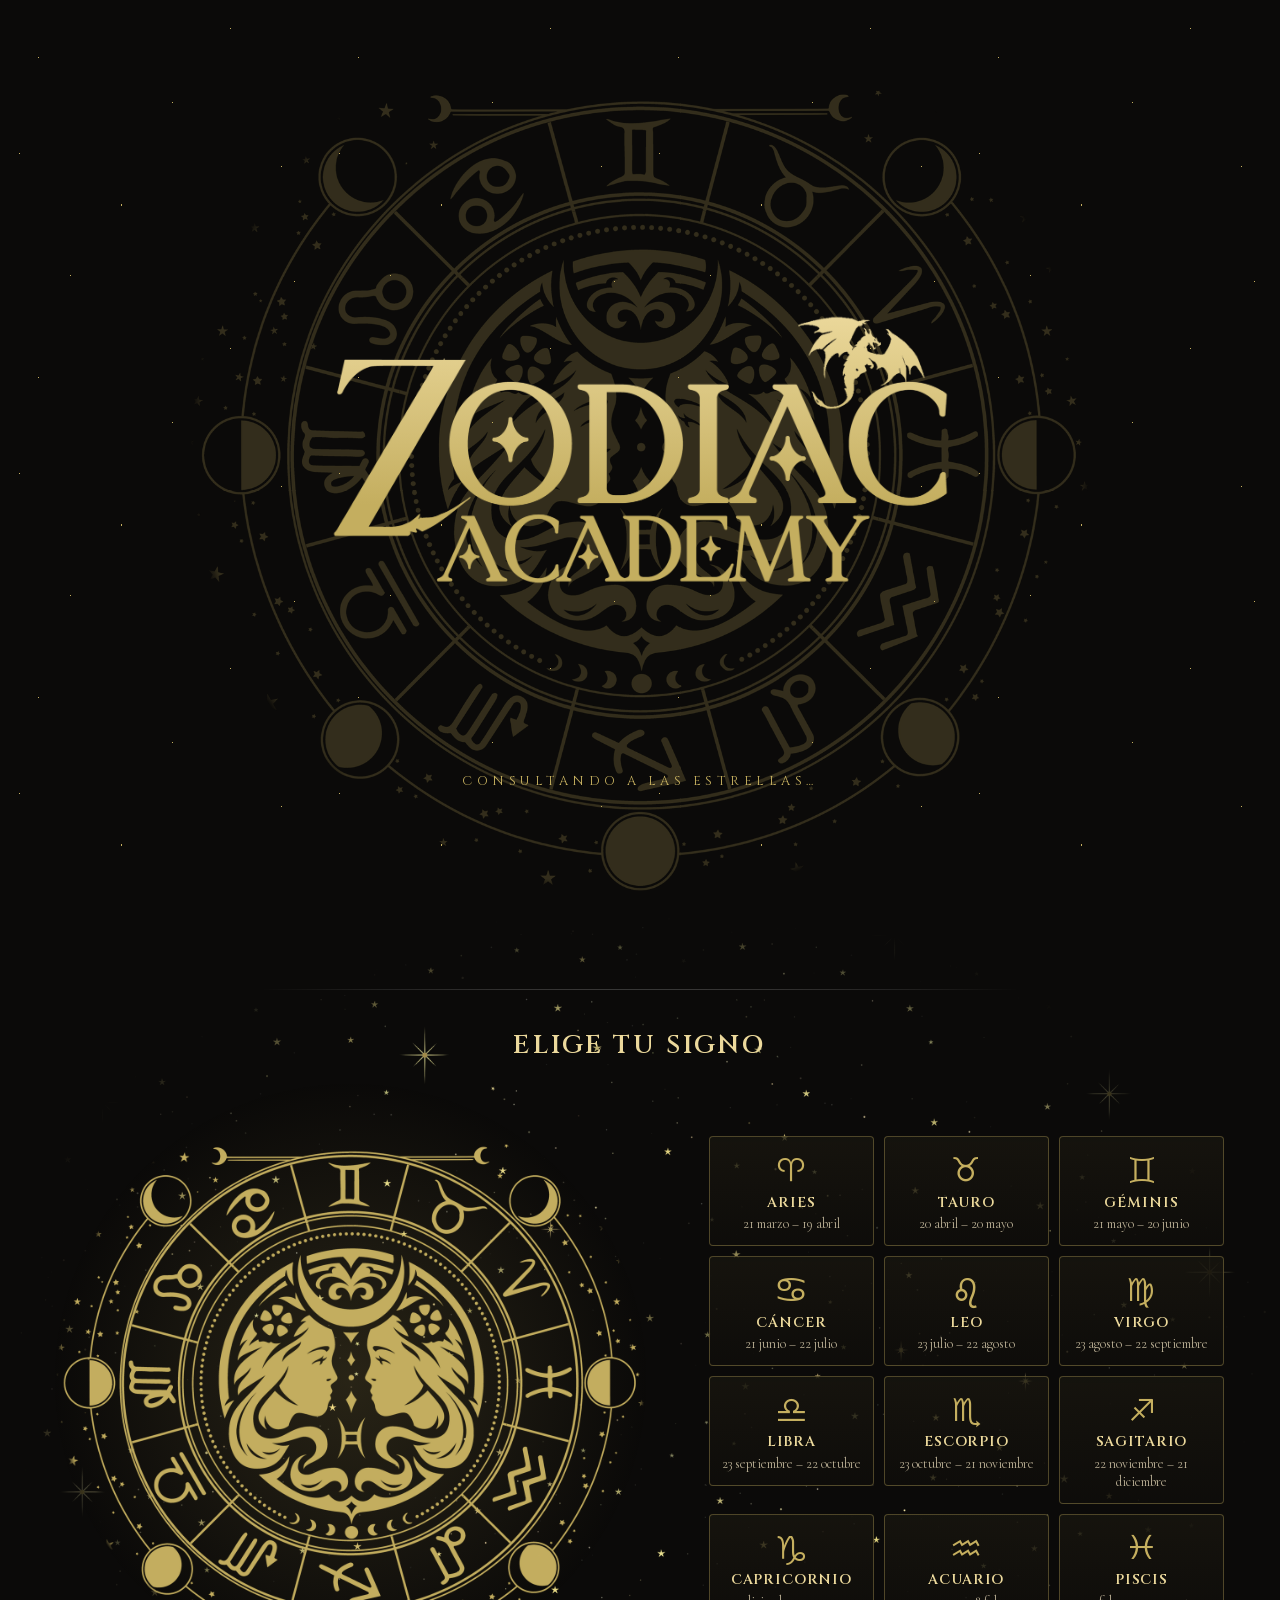
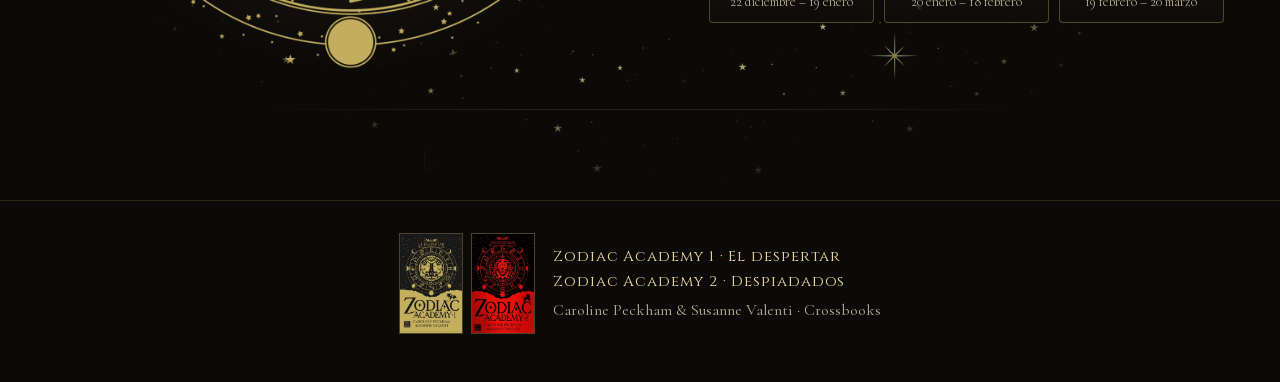
==== commit c07788ff: "Add files via upload" ====
--- a/index.html
+++ b/index.html
@@ -10,10 +10,14 @@
   <link rel="icon" type="image/png" sizes="32x32" href="assets/favicon/favicon-32.png">
   <link rel="icon" type="image/png" sizes="192x192" href="assets/favicon/favicon-192.png">
   <link rel="apple-touch-icon" href="assets/favicon/apple-touch-icon.png">
-  <link rel="preconnect" href="https://fonts.googleapis.com">
-  <link rel="preconnect" href="https://fonts.gstatic.com" crossorigin>
-  <link href="https://fonts.googleapis.com/css2?family=Cinzel:wght@400;600;700&family=Cormorant+Garamond:ital,wght@0,400;0,500;1,500&family=Noto+Sans+Symbols:wght@400;600&display=swap" rel="stylesheet">
-  <link rel="stylesheet" href="css/styles.css?v=4">
+  <link rel="manifest" href="manifest.webmanifest">
+  <!-- iPhone/iPad: añadida a la pantalla de inicio se abre sin barras del navegador -->
+  <meta name="apple-mobile-web-app-capable" content="yes">
+  <meta name="mobile-web-app-capable" content="yes">
+  <meta name="apple-mobile-web-app-status-bar-style" content="black">
+  <meta name="apple-mobile-web-app-title" content="Zodiac Academy">
+  <link rel="stylesheet" href="css/fonts.css?v=1">
+  <link rel="stylesheet" href="css/styles.css?v=7">
 </head>
 <body class="is-loading">
 
@@ -40,7 +44,7 @@
     </div>
     <p class="kicker"><span>Consulta el oráculo de</span></p>
     <h1 class="hero__title">Tu destino está escrito en las estrellas</h1>
-    <p class="hero__lead">Elige tu signo en la rueda del libro y descubre lo que la Academia te depara. Después, compártelo en tus redes.</p>
+    <p class="hero__lead">Elige tu signo en la rueda del libro y descubre lo que la Academia te depara. <span class="share-only">Después, compártelo en tus redes.</span></p>
     <a class="cta" id="ctaPick" href="#picker">
       <span class="cta__label">Elige tu signo</span>
       <span class="cta__scroll" aria-hidden="true"><span class="cta__dot"></span></span>
@@ -71,14 +75,14 @@
       <div class="result__grid">
         <div class="result__preview">
           <canvas id="card" aria-label="Pieza para redes sociales con tu horóscopo"></canvas>
-          <p class="result__format">Formato Story 1080 × 1920 px</p>
+          <p class="result__format share-only">Formato Story 1080 × 1920 px</p>
         </div>
         <div class="result__body">
           <p class="kicker"><span>Tu horóscopo semanal</span></p>
           <h2 class="result__name"><span class="result__glyph" id="rGlyph"></span><span id="rName"></span></h2>
           <p class="result__meta" id="rMeta"></p>
           <p class="result__text" id="rText"></p>
-          <div class="result__actions">
+          <div class="result__actions share-only">
             <button class="btn btn--gold" id="btnDownload" type="button">Descargar imagen</button>
             <button class="btn" id="btnShare" type="button">Compartir</button>
           </div>
@@ -96,18 +100,22 @@
   </main>
 
   <footer class="footer">
-    <img class="footer__cover" data-asset="cover" alt="Portada de Zodiac Academy 1: El despertar">
+    <div class="footer__covers">
+      <img class="footer__cover" data-asset="cover" alt="Portada de Zodiac Academy 1: El despertar">
+      <img class="footer__cover" data-asset="cover2" alt="Portada de Zodiac Academy 2: Despiadados">
+    </div>
     <div>
       <p class="footer__title">Zodiac Academy 1 · El despertar</p>
+      <p class="footer__title">Zodiac Academy 2 · Despiadados</p>
       <p class="footer__by">Caroline Peckham &amp; Susanne Valenti · Crossbooks</p>
     </div>
   </footer>
 
-  <script src="assets/assets-inline.js?v=2"></script>
+  <script src="js/config.js?v=3"></script>
+  <script src="assets/assets-inline.js?v=3"></script>
   <script src="js/signs.js?v=2"></script>
-  <script src="js/card.js?v=2"></script>
-  <script src="js/config.js?v=2"></script>
+  <script src="js/card.js?v=3"></script>
   <script src="js/qr.js?v=2"></script>
-  <script src="js/app.js?v=2"></script>
+  <script src="js/app.js?v=4"></script>
 </body>
 </html>
--- a/css/fonts.css
+++ b/css/fonts.css
@@ -0,0 +1,65 @@
+/* Tipografías embebidas (generado por tools/build_fonts.py). Licencia: SIL Open Font License. */
+@font-face {
+  font-family: 'Cinzel';
+  font-style: normal;
+  font-weight: 400;
+  font-display: swap;
+  src: url([data-uri]) format('woff2');
+  unicode-range: U+0000-00FF, U+0131, U+0152-0153, U+02BB-02BC, U+02C6, U+02DA, U+02DC, U+0304, U+0308, U+0329, U+2000-206F, U+20AC, U+2122, U+2191, U+2193, U+2212, U+2215, U+FEFF, U+FFFD;
+}
+@font-face {
+  font-family: 'Cinzel';
+  font-style: normal;
+  font-weight: 600;
+  font-display: swap;
+  src: url([data-uri]) format('woff2');
+  unicode-range: U+0000-00FF, U+0131, U+0152-0153, U+02BB-02BC, U+02C6, U+02DA, U+02DC, U+0304, U+0308, U+0329, U+2000-206F, U+20AC, U+2122, U+2191, U+2193, U+2212, U+2215, U+FEFF, U+FFFD;
+}
+@font-face {
+  font-family: 'Cinzel';
+  font-style: normal;
+  font-weight: 700;
+  font-display: swap;
+  src: url([data-uri]) format('woff2');
+  unicode-range: U+0000-00FF, U+0131, U+0152-0153, U+02BB-02BC, U+02C6, U+02DA, U+02DC, U+0304, U+0308, U+0329, U+2000-206F, U+20AC, U+2122, U+2191, U+2193, U+2212, U+2215, U+FEFF, U+FFFD;
+}
+@font-face {
+  font-family: 'Cormorant Garamond';
+  font-style: italic;
+  font-weight: 500;
+  font-display: swap;
+  src: url([data-uri]) format('woff2');
+  unicode-range: U+0000-00FF, U+0131, U+0152-0153, U+02BB-02BC, U+02C6, U+02DA, U+02DC, U+0304, U+0308, U+0329, U+2000-206F, U+20AC, U+2122, U+2191, U+2193, U+2212, U+2215, U+FEFF, U+FFFD;
+}
+@font-face {
+  font-family: 'Cormorant Garamond';
+  font-style: normal;
+  font-weight: 400;
+  font-display: swap;
+  src: url([data-uri]) format('woff2');
+  unicode-range: U+0000-00FF, U+0131, U+0152-0153, U+02BB-02BC, U+02C6, U+02DA, U+02DC, U+0304, U+0308, U+0329, U+2000-206F, U+20AC, U+2122, U+2191, U+2193, U+2212, U+2215, U+FEFF, U+FFFD;
+}
+@font-face {
+  font-family: 'Cormorant Garamond';
+  font-style: normal;
+  font-weight: 500;
+  font-display: swap;
+  src: url([data-uri]) format('woff2');
+  unicode-range: U+0000-00FF, U+0131, U+0152-0153, U+02BB-02BC, U+02C6, U+02DA, U+02DC, U+0304, U+0308, U+0329, U+2000-206F, U+20AC, U+2122, U+2191, U+2193, U+2212, U+2215, U+FEFF, U+FFFD;
+}
+@font-face {
+  font-family: 'Noto Sans Symbols';
+  font-style: normal;
+  font-weight: 400;
+  font-display: swap;
+  src: url([data-uri]